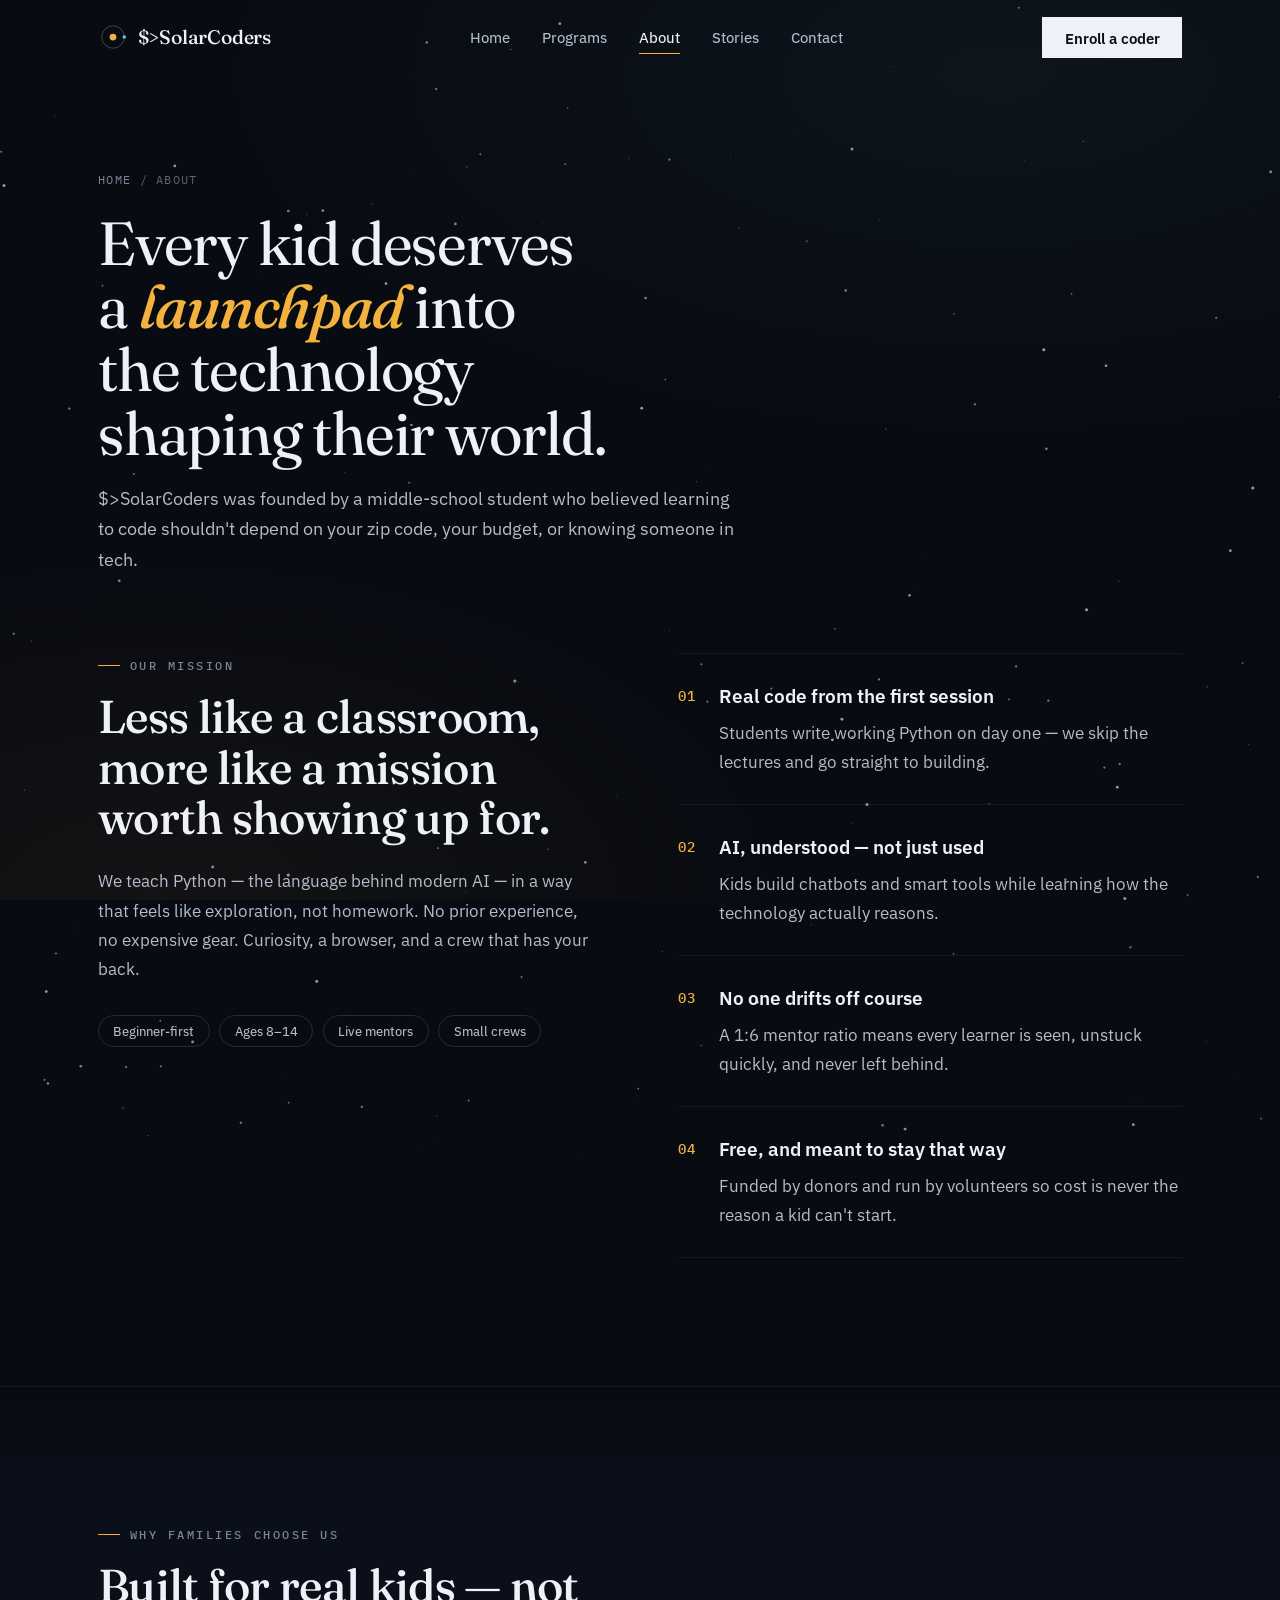
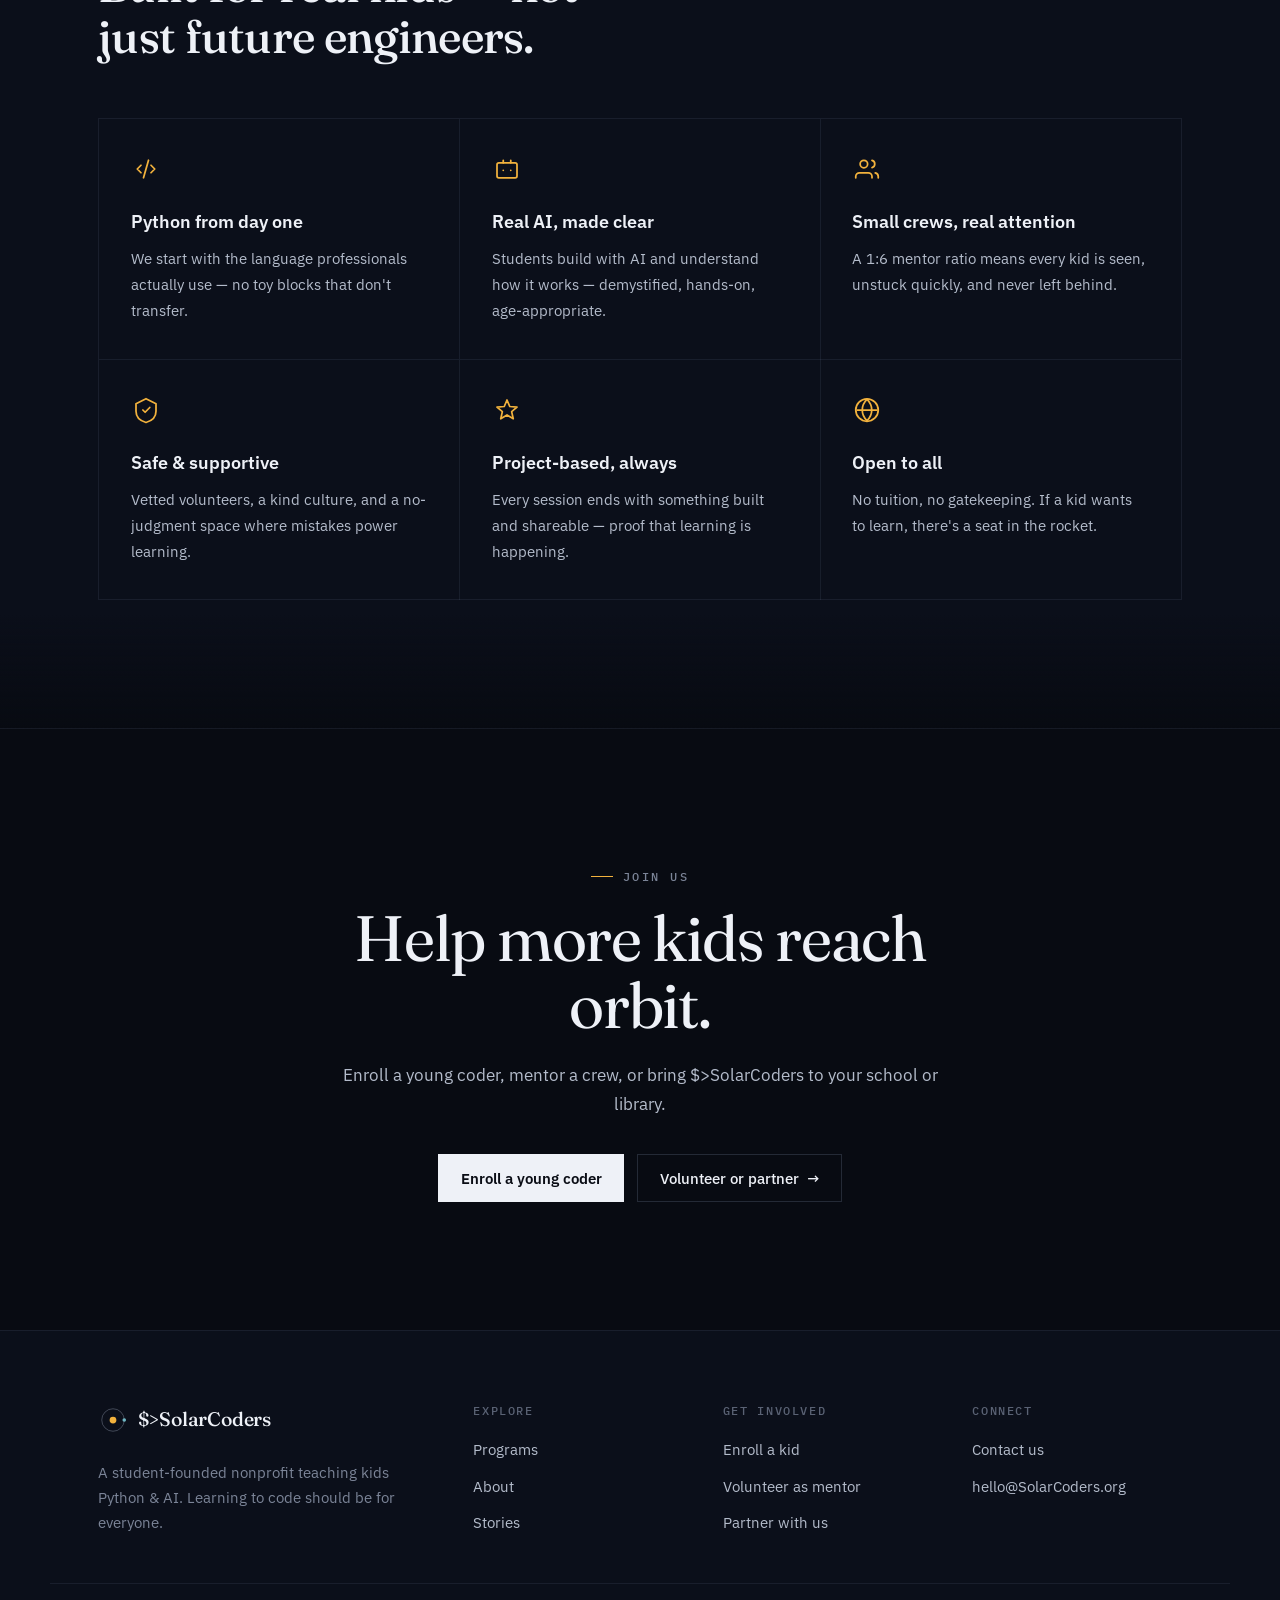
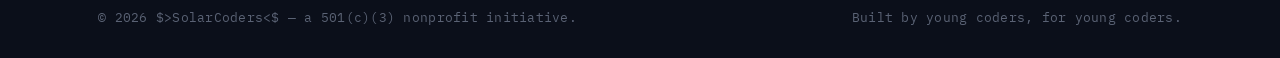
==== about.html @ f2f29731 "Initial commit" ====
<!doctype html>
<html lang="en">
<head>
  <meta charset="utf-8" />
  <meta name="viewport" content="width=device-width, initial-scale=1" />
  <title>About — $>SolarCoder</title>
  <meta name="description" content="$>SolarCoders is a student-founded nonprofit on a mission to make learning to code — and build with AI — free and welcoming for every kid." />

  <link rel="preconnect" href="https://fonts.googleapis.com" />
  <link rel="preconnect" href="https://fonts.gstatic.com" crossorigin />
  <link href="https://fonts.googleapis.com/css2?family=Fraunces:ital,opsz,wght@0,9..144,400;0,9..144,500;0,9..144,600;1,9..144,400&family=IBM+Plex+Mono:wght@400;500&family=IBM+Plex+Sans:wght@400;450;500;600&display=swap" rel="stylesheet" />
  <link rel="stylesheet" href="styles.css" />
  <link rel="icon" href="data:image/svg+xml,%3Csvg xmlns='http://www.w3.org/2000/svg' viewBox='0 0 64 64'%3E%3Crect width='64' height='64' fill='%23080b12'/%3E%3Ccircle cx='32' cy='32' r='7' fill='%23f2b23d'/%3E%3Ccircle cx='32' cy='32' r='20' fill='none' stroke='%236fb7c4' stroke-width='1.5'/%3E%3Ccircle cx='52' cy='32' r='3' fill='%23e7ecf4'/%3E%3C/svg%3E" />
</head>

<body>
  <a href="#main" class="skip-link">Skip to content</a>
  <canvas id="starfield" aria-hidden="true"></canvas>

  <header id="masthead">
    <div class="shell nav-shell">
      <a href="index.html" class="brand" aria-label="$>SolarCoders — home">
        <svg class="brand-mark" viewBox="0 0 40 40" aria-hidden="true">
          <circle cx="20" cy="20" r="15" fill="none" stroke="currentColor" stroke-width="1.25" opacity="0.5"/>
          <circle cx="20" cy="20" r="4.5" fill="var(--star)"/>
          <circle cx="35" cy="20" r="2.4" fill="var(--cool)"/>
        </svg>
        <span class="brand-word">$>SolarCoders</span>
      </a>
      <nav class="nav-links" aria-label="Primary">
        <a href="index.html">Home</a>
        <a href="programs.html">Programs</a>
        <a href="about.html" aria-current="page">About</a>
        <a href="stories.html">Stories</a>
        <a href="contact.html">Contact</a>
      </nav>
      <div class="nav-actions">
        <a href="enroll.html" class="btn btn-solid" data-magnetic>Enroll a coder</a>
      </div>
      <button id="menuBtn" class="menu-btn" aria-label="Menu" aria-expanded="false" aria-controls="mobileNav">
        <span></span><span></span>
      </button>
    </div>
    <nav id="mobileNav" class="mobile-nav" aria-label="Mobile" hidden>
      <a href="index.html">Home</a>
      <a href="programs.html">Programs</a>
      <a href="about.html" aria-current="page">About</a>
      <a href="stories.html">Stories</a>
      <a href="contact.html">Contact</a>
      <a href="enroll.html" class="btn btn-solid">Enroll a coder</a>
    </nav>
  </header>

  <main id="main">
    <div class="shell page-hero">
      <p class="breadcrumb reveal"><a href="index.html">Home</a><span class="sep">/</span>About</p>
      <h1 class="page-title reveal">Every kid deserves a <em>launchpad</em> into the technology shaping their world.</h1>
      <p class="page-lede reveal">$>SolarCoders was founded by a middle-school student who believed learning to code shouldn't depend on your zip code, your budget, or knowing someone in tech.</p>
    </div>

    <section class="section" style="padding-top:clamp(1rem,3vw,2rem)">
      <div class="shell mission-grid">
        <div class="section-head reveal">
          <p class="eyebrow"><span class="tick"></span>Our mission</p>
          <h2>Less like a classroom, more like a mission worth showing up for.</h2>
          <p class="section-lede">
            We teach Python — the language behind modern AI — in a way that feels like exploration,
            not homework. No prior experience, no expensive gear. Curiosity, a browser, and a crew
            that has your back.
          </p>
          <div class="tag-row">
            <span class="tag">Beginner-first</span>
            <span class="tag">Ages 8–14</span>
            <span class="tag">Live mentors</span>
            <span class="tag">Small crews</span>
          </div>
        </div>

        <ol class="mission-list reveal">
          <li><span class="idx">01</span><div><h3>Real code from the first session</h3><p>Students write working Python on day one — we skip the lectures and go straight to building.</p></div></li>
          <li><span class="idx">02</span><div><h3>AI, understood — not just used</h3><p>Kids build chatbots and smart tools while learning how the technology actually reasons.</p></div></li>
          <li><span class="idx">03</span><div><h3>No one drifts off course</h3><p>A 1:6 mentor ratio means every learner is seen, unstuck quickly, and never left behind.</p></div></li>
          <li><span class="idx">04</span><div><h3>Free, and meant to stay that way</h3><p>Funded by donors and run by volunteers so cost is never the reason a kid can't start.</p></div></li>
        </ol>
      </div>
    </section>

    <section class="section section-alt">
      <div class="shell">
        <div class="section-head reveal">
          <p class="eyebrow"><span class="tick"></span>Why families choose us</p>
          <h2>Built for real kids — not just future engineers.</h2>
        </div>
        <div class="features">
          <div class="feature reveal">
            <svg class="feat-icon" viewBox="0 0 24 24" fill="none" stroke="currentColor" stroke-width="1.4"><path d="m8 9-3 3 3 3m8-6 3 3-3 3M14 5l-4 14" stroke-linecap="round" stroke-linejoin="round"/></svg>
            <h3>Python from day one</h3>
            <p>We start with the language professionals actually use — no toy blocks that don't transfer.</p>
          </div>
          <div class="feature reveal">
            <svg class="feat-icon" viewBox="0 0 24 24" fill="none" stroke="currentColor" stroke-width="1.4"><rect x="4" y="7" width="16" height="12" rx="1.5"/><path d="M9 7V5m6 2V5M9 13h.01M15 13h.01" stroke-linecap="round"/></svg>
            <h3>Real AI, made clear</h3>
            <p>Students build with AI and understand how it works — demystified, hands-on, age-appropriate.</p>
          </div>
          <div class="feature reveal">
            <svg class="feat-icon" viewBox="0 0 24 24" fill="none" stroke="currentColor" stroke-width="1.4"><path d="M16 19v-1a3 3 0 0 0-3-3H6a3 3 0 0 0-3 3v1M9.5 11a3 3 0 1 0 0-6 3 3 0 0 0 0 6M21 19v-1a3 3 0 0 0-2.4-2.9M16 5.1a3 3 0 0 1 0 5.8" stroke-linecap="round" stroke-linejoin="round"/></svg>
            <h3>Small crews, real attention</h3>
            <p>A 1:6 mentor ratio means every kid is seen, unstuck quickly, and never left behind.</p>
          </div>
          <div class="feature reveal">
            <svg class="feat-icon" viewBox="0 0 24 24" fill="none" stroke="currentColor" stroke-width="1.4"><path d="M12 3 4 7v6c0 5 3.4 7.7 8 9 4.6-1.3 8-4 8-9V7l-8-4Z" stroke-linejoin="round"/><path d="m9.5 12 1.8 1.8L15 10" stroke-linecap="round" stroke-linejoin="round"/></svg>
            <h3>Safe &amp; supportive</h3>
            <p>Vetted volunteers, a kind culture, and a no-judgment space where mistakes power learning.</p>
          </div>
          <div class="feature reveal">
            <svg class="feat-icon" viewBox="0 0 24 24" fill="none" stroke="currentColor" stroke-width="1.4"><path d="m12 4 2.2 5.2L20 9.7l-4.3 3.6L17 19l-5-3-5 3 1.3-5.7L4 9.7l5.8-.5L12 4Z" stroke-linejoin="round"/></svg>
            <h3>Project-based, always</h3>
            <p>Every session ends with something built and shareable — proof that learning is happening.</p>
          </div>
          <div class="feature reveal">
            <svg class="feat-icon" viewBox="0 0 24 24" fill="none" stroke="currentColor" stroke-width="1.4"><circle cx="12" cy="12" r="9"/><path d="M3.5 12h17M12 3.5c2.5 2.4 3.8 5.4 3.8 8.5S14.5 18.1 12 20.5C9.5 18.1 8.2 15.1 8.2 12S9.5 5.9 12 3.5Z" stroke-linejoin="round"/></svg>
            <h3>Open to all</h3>
            <p>No tuition, no gatekeeping. If a kid wants to learn, there's a seat in the rocket.</p>
          </div>
        </div>
      </div>
    </section>

    <section class="section">
      <div class="shell cta">
        <p class="eyebrow"><span class="tick"></span>Join us</p>
        <h2 class="cta-title">Help more kids reach orbit.</h2>
        <p class="section-lede">Enroll a young coder, mentor a crew, or bring $>SolarCoders to your school or library.</p>
        <div class="hero-cta center">
          <a href="enroll.html" class="btn btn-solid" data-magnetic>Enroll a young coder</a>
          <a href="contact.html" class="btn btn-ghost">Volunteer or partner<span class="arrow" aria-hidden="true">→</span></a>
        </div>
      </div>
    </section>
  </main>

  <footer id="colophon">
    <div class="shell foot-grid">
      <div class="foot-brand">
        <a href="index.html" class="brand">
          <svg class="brand-mark" viewBox="0 0 40 40" aria-hidden="true">
            <circle cx="20" cy="20" r="15" fill="none" stroke="currentColor" stroke-width="1.25" opacity="0.5"/>
            <circle cx="20" cy="20" r="4.5" fill="var(--star)"/>
            <circle cx="35" cy="20" r="2.4" fill="var(--cool)"/>
          </svg>
          <span class="brand-word">$>SolarCoders</span>
        </a>
        <p>A student-founded nonprofit teaching kids Python &amp; AI. Learning to code should be for everyone.</p>
      </div>
      <nav aria-label="Explore">
        <h4>Explore</h4>
        <a href="programs.html">Programs</a>
        <a href="about.html">About</a>
        <a href="stories.html">Stories</a>
      </nav>
      <nav aria-label="Get involved">
        <h4>Get involved</h4>
        <a href="enroll.html">Enroll a kid</a>
        <a href="contact.html">Volunteer as mentor</a>
        <a href="contact.html">Partner with us</a>
      </nav>
      <nav aria-label="Connect">
        <h4>Connect</h4>
        <a href="contact.html">Contact us</a>
        <a href="mailto:hello@$>SolarCoders.org">hello@SolarCoders.org</a>
      </nav>
    </div>
    <div class="shell foot-base">
      <p>&copy; <span id="year">2026</span> $>SolarCoders<$ — a 501(c)(3) nonprofit initiative.</p>
      <p>Built by young coders, for young coders.</p>
    </div>
  </footer>

  <script src="main.js"></script>
</body>
</html>
---- styles.css ----
/* ============================================================
   $>SolarCoders<$ — hand-authored stylesheet
   Editorial "ephemeris" system. No autonomous animation:
   the only motion is the scroll-driven orbital instrument.
   ============================================================ */

:root {
  /* ground — near-black with a blue bias */
  --bg:        #080b12;
  --bg-1:      #0b0f1a;
  --bg-2:      #0e1422;
  --panel:     #0d1220;

  /* ink & text — cool neutrals, chosen not defaulted */
  --ink:       #eef1f7;
  --text:      #b4bccb;
  --muted:     #7b8497;
  --faint:     #5a6274;

  /* hairlines */
  --line:        rgba(151,170,201,0.10);
  --line-strong: rgba(151,170,201,0.20);

  /* one warm accent — the star */
  --star:      #f2b23d;
  --star-ink:  #1a1204;
  /* a single restrained cool, used only in small doses */
  --cool:      #6fb7c4;

  --maxw: 1180px;
  --gutter: clamp(1.25rem, 4vw, 3rem);

  --f-serif: "Fraunces", Georgia, "Times New Roman", serif;
  --f-sans:  "IBM Plex Sans", system-ui, -apple-system, "Segoe UI", sans-serif;
  --f-mono:  "IBM Plex Mono", ui-monospace, "SFMono-Regular", Menlo, monospace;
}

*, *::before, *::after { box-sizing: border-box; }

html { -webkit-text-size-adjust: 100%; }

body {
  margin: 0;
  background: var(--bg);
  color: var(--text);
  font-family: var(--f-sans);
  font-size: 17px;
  line-height: 1.7;
  font-weight: 400;
  -webkit-font-smoothing: antialiased;
  text-rendering: optimizeLegibility;
  overflow-x: hidden;
}

/* faint vignette + deep-field tint, static */
body::before {
  content: "";
  position: fixed;
  inset: 0;
  z-index: -2;
  background:
    radial-gradient(120% 80% at 78% 8%, rgba(111,183,196,0.06), transparent 55%),
    radial-gradient(90% 70% at 12% 100%, rgba(242,178,61,0.05), transparent 60%);
  pointer-events: none;
}

#starfield {
  position: fixed;
  inset: 0;
  z-index: -1;
  width: 100%;
  height: 100%;
  pointer-events: none;
}

img, svg { display: block; max-width: 100%; }

a { color: inherit; text-decoration: none; }

::selection { background: rgba(242,178,61,0.28); color: #fff; }

.skip-link {
  position: absolute;
  left: -999px;
  top: 0;
  z-index: 100;
  background: var(--ink);
  color: var(--bg);
  padding: 0.6rem 1rem;
  font: 500 0.85rem var(--f-mono);
}
.skip-link:focus { left: 1rem; top: 1rem; }

:focus-visible {
  outline: 2px solid var(--star);
  outline-offset: 3px;
  border-radius: 2px;
}

/* ---------- layout primitives ---------- */
.shell {
  width: 100%;
  max-width: var(--maxw);
  margin-inline: auto;
  padding-inline: var(--gutter);
}

.section {
  padding-block: clamp(4.5rem, 10vw, 8.5rem);
  position: relative;
}
.section-alt {
  background: linear-gradient(180deg, transparent, var(--bg-1) 12%, var(--bg-1) 88%, transparent);
  border-top: 1px solid var(--line);
  border-bottom: 1px solid var(--line);
}

/* ---------- shared type atoms ---------- */
.eyebrow {
  display: inline-flex;
  align-items: center;
  gap: 0.6rem;
  margin: 0 0 1.3rem;
  font: 500 0.72rem/1 var(--f-mono);
  letter-spacing: 0.22em;
  text-transform: uppercase;
  color: var(--muted);
}
.eyebrow .tick {
  width: 22px;
  height: 1px;
  background: var(--star);
}

h1, h2, h3, h4 { color: var(--ink); font-weight: 500; }

.section-head { max-width: 46rem; }
.section-head.center { margin-inline: auto; text-align: center; }
.section-head.center .eyebrow { justify-content: center; }
.section-head h2 {
  font-family: var(--f-serif);
  font-size: clamp(1.85rem, 3.6vw, 2.9rem);
  line-height: 1.1;
  letter-spacing: -0.015em;
  margin: 0;
  text-wrap: balance;
}
.section-lede {
  margin: 1.4rem 0 0;
  font-size: 1.075rem;
  color: var(--text);
  max-width: 42rem;
}
.center .section-lede { margin-inline: auto; }

/* ---------- buttons ---------- */
.btn {
  --pad-y: 0.82rem;
  display: inline-flex;
  align-items: center;
  gap: 0.5rem;
  padding: var(--pad-y) 1.35rem;
  font: 500 0.95rem var(--f-sans);
  border: 1px solid transparent;
  cursor: pointer;
  transition: transform 0.18s ease, background 0.18s ease,
              border-color 0.18s ease, color 0.18s ease;
}
.btn-solid {
  background: var(--ink);
  color: #0a0d15;
  font-weight: 600;
}
.btn-solid:hover { transform: translateY(-2px); background: #fff; }
.btn-ghost {
  background: transparent;
  color: var(--ink);
  border-color: var(--line-strong);
}
.btn-ghost:hover { border-color: var(--star); color: #fff; }
.btn .arrow { transition: transform 0.18s ease; }
.btn-ghost:hover .arrow { transform: translateX(3px); }

/* ============================================================
   HEADER / NAV
   ============================================================ */
#masthead {
  position: sticky;
  top: 0;
  z-index: 50;
  transition: background 0.25s ease, border-color 0.25s ease, backdrop-filter 0.25s ease;
  border-bottom: 1px solid transparent;
}
#masthead.pinned {
  background: rgba(8, 11, 18, 0.72);
  backdrop-filter: blur(14px) saturate(1.2);
  border-bottom-color: var(--line);
}
.nav-shell {
  display: flex;
  align-items: center;
  justify-content: space-between;
  gap: 1.5rem;
  padding-block: 1.05rem;
}
.brand {
  display: inline-flex;
  align-items: center;
  gap: 0.6rem;
  color: var(--ink);
}
.brand-mark { width: 30px; height: 30px; color: var(--muted); }
.brand-word {
  font-family: var(--f-serif);
  font-size: 1.22rem;
  font-weight: 500;
  letter-spacing: -0.01em;
}
.nav-links {
  display: flex;
  gap: 2rem;
  margin-inline: auto;
}
.nav-links a {
  position: relative;
  font: 450 0.94rem var(--f-sans);
  color: var(--text);
  padding-block: 0.3rem;
  transition: color 0.18s ease;
}
.nav-links a::after {
  content: "";
  position: absolute;
  left: 0; bottom: -2px;
  width: 0; height: 1px;
  background: var(--star);
  transition: width 0.22s ease;
}
.nav-links a:hover { color: var(--ink); }
.nav-links a:hover::after { width: 100%; }
.nav-links a[aria-current="page"] { color: var(--ink); }
.nav-links a[aria-current="page"]::after { width: 100%; }
.mobile-nav a[aria-current="page"] { color: var(--star); }
.nav-actions .btn { padding-block: 0.6rem; }

.menu-btn {
  display: none;
  width: 42px; height: 42px;
  background: transparent;
  border: 1px solid var(--line-strong);
  cursor: pointer;
  flex-direction: column;
  gap: 5px;
  align-items: center;
  justify-content: center;
}
.menu-btn span {
  width: 18px; height: 1.5px;
  background: var(--ink);
  transition: transform 0.2s ease, opacity 0.2s ease;
}
.menu-btn[aria-expanded="true"] span:first-child { transform: translateY(3.25px) rotate(45deg); }
.menu-btn[aria-expanded="true"] span:last-child  { transform: translateY(-3.25px) rotate(-45deg); }

.mobile-nav[hidden] { display: none; }
.mobile-nav {
  display: flex;
  flex-direction: column;
  gap: 0.35rem;
  padding: 0.5rem var(--gutter) 1.4rem;
  background: rgba(8,11,18,0.96);
  backdrop-filter: blur(14px);
  border-bottom: 1px solid var(--line);
}
.mobile-nav a {
  padding: 0.7rem 0;
  color: var(--text);
  border-bottom: 1px solid var(--line);
  font-size: 1.02rem;
}
.mobile-nav a:last-child { border: 0; margin-top: 0.6rem; justify-content: center; }

/* ============================================================
   HERO
   ============================================================ */
.hero { padding-block: clamp(3.5rem, 9vw, 7rem) clamp(3rem, 7vw, 5.5rem); }
.hero-grid {
  display: grid;
  grid-template-columns: 1.05fr 0.95fr;
  align-items: center;
  gap: clamp(2rem, 5vw, 4.5rem);
}
.hero-title {
  font-family: var(--f-serif);
  font-weight: 400;
  font-size: clamp(2.5rem, 6vw, 4.6rem);
  line-height: 1.03;
  letter-spacing: -0.02em;
  margin: 0 0 1.5rem;
  text-wrap: balance;
  color: var(--ink);
}
.hero-title em {
  font-style: italic;
  font-weight: 500;
  color: var(--star);
}
.hero-lede {
  font-size: 1.12rem;
  max-width: 34rem;
  margin: 0 0 2.2rem;
}
.hero-cta { display: flex; flex-wrap: wrap; gap: 0.85rem; }
.hero-cta.center { justify-content: center; }

/* instrument readout */
.readout {
  display: grid;
  grid-template-columns: repeat(4, auto);
  gap: 0 2.5rem;
  margin: 3rem 0 0;
  padding-top: 1.6rem;
  border-top: 1px solid var(--line);
}
.readout dt {
  font: 500 0.68rem/1 var(--f-mono);
  letter-spacing: 0.14em;
  text-transform: uppercase;
  color: var(--muted);
  margin-bottom: 0.5rem;
}
.readout dd {
  margin: 0;
  font-family: var(--f-serif);
  font-size: 1.9rem;
  font-weight: 500;
  color: var(--ink);
  font-variant-numeric: tabular-nums;
  line-height: 1;
}
.readout dd span { color: var(--star); font-size: 1.1rem; }

/* ---------- 3D solar system ---------- */
.hero-orbit {
  position: relative;
  display: flex;
  flex-direction: column;
  align-items: center;
  gap: 1.9rem;
}
.solar {
  position: relative;
  width: 100%;
  max-width: 540px;
  aspect-ratio: 1 / 0.74;
  margin-inline: auto;
  perspective: 1100px;
  z-index: 0;
}
/* elliptical orbit paths (sized by JS to match the tilt) */
.ring {
  position: absolute;
  left: 50%; top: 50%;
  transform: translate(-50%, -50%);
  border: 1px solid var(--line-strong);
  border-radius: 50%;
  pointer-events: none;
  z-index: 1;
}
.ring::before { /* faint front-edge highlight for depth */
  content: "";
  position: absolute;
  inset: -1px;
  border-radius: 50%;
  border: 1px solid transparent;
  border-bottom-color: rgba(151,170,201,0.22);
}

/* the central star */
.solar-star {
  position: absolute;
  left: 50%; top: 50%;
  width: 60px; height: 60px;
  transform: translate(-50%, -50%);
  border-radius: 50%;
  background: radial-gradient(circle at 38% 32%, #fff7db 0%, #ffd879 30%, #f2b23d 52%, #b5680f 100%);
  box-shadow:
    0 0 46px 8px rgba(242,178,61,0.42),
    0 0 100px 26px rgba(242,178,61,0.16),
    inset -6px -7px 14px rgba(120,60,0,0.55),
    inset 4px 4px 10px rgba(255,247,220,0.55);
  z-index: 100;
}
.solar-star::after { /* corona shimmer */
  content: "";
  position: absolute;
  inset: -22%;
  border-radius: 50%;
  background: radial-gradient(circle, rgba(242,178,61,0.28), transparent 62%);
  z-index: -1;
}

/* planets — spherical, carrying a logo */
.planet {
  position: absolute;
  left: 50%; top: 50%;
  width: 42px; height: 42px;
  transform: translate(-50%, -50%);
  will-change: transform, filter, opacity;
  z-index: 50;
}
.planet-face {
  position: absolute;
  inset: 0;
  border-radius: 50%;
  background: radial-gradient(circle at 32% 26%, #ffffff 0%, #e5eaf3 46%, #a9b4ca 100%);
  box-shadow:
    inset -4px -5px 9px rgba(9,13,28,0.45),
    inset 3px 3px 7px rgba(255,255,255,0.7),
    0 6px 15px rgba(0,0,0,0.5);
  display: grid;
  place-items: center;
  overflow: hidden;
}
.planet-face::after { /* terminator — shaded far side */
  content: "";
  position: absolute;
  inset: 0;
  border-radius: 50%;
  background: radial-gradient(circle at 72% 80%, rgba(6,9,20,0.5), transparent 52%);
  pointer-events: none;
  z-index: 2;
}
.planet-face svg {
  width: 64%;
  height: 64%;
  position: relative;
  z-index: 1;
  filter: drop-shadow(0 1px 1px rgba(0,0,0,0.25));
}
.planet-name {
  position: absolute;
  top: 100%; left: 50%;
  transform: translate(-50%, 5px);
  margin-top: 2px;
  font: 500 0.6rem var(--f-mono);
  letter-spacing: 0.1em;
  text-transform: uppercase;
  color: var(--ink);
  white-space: nowrap;
  pointer-events: none;
  opacity: 0;
  transition: opacity 0.2s ease;
  text-shadow: 0 1px 6px rgba(0,0,0,0.8);
}
.planet:hover { z-index: 200 !important; }
.planet:hover .planet-name { opacity: 1; }

/* legend — real text (the solar graphic itself is aria-hidden) */
.tech-legend {
  list-style: none;
  margin: 0;
  padding: 0;
  display: grid;
  grid-template-columns: repeat(3, auto);
  justify-content: center;
  gap: 0.55rem 1.5rem;
  font: 500 0.74rem var(--f-mono);
  letter-spacing: 0.04em;
  color: var(--muted);
}
.tech-legend li { display: flex; align-items: center; gap: 0.55rem; }
.tech-legend .dot {
  width: 9px; height: 9px;
  border-radius: 50%;
  background: var(--c);
  box-shadow: 0 0 8px -1px var(--c);
  flex-shrink: 0;
}
.tech-legend .core { color: var(--star); }
.tech-legend .core .dot { background: var(--star); box-shadow: 0 0 8px -1px var(--star); }

/* ============================================================
   HOME — EXPLORE HUB CARDS
   ============================================================ */
.hub {
  display: grid;
  grid-template-columns: repeat(3, 1fr);
  gap: 1.25rem;
  margin-top: clamp(2.5rem, 5vw, 3.5rem);
}
.hub-card {
  display: flex;
  flex-direction: column;
  padding: 2rem 1.9rem;
  background: var(--panel);
  border: 1px solid var(--line);
  transition: border-color 0.22s ease, transform 0.22s ease, background 0.22s ease;
}
.hub-card:hover {
  border-color: var(--line-strong);
  transform: translateY(-4px);
  background: var(--bg-2);
}
.hub-no {
  font: 500 0.7rem var(--f-mono);
  letter-spacing: 0.16em;
  text-transform: uppercase;
  color: var(--star);
}
.hub-card h3 {
  margin: 0.9rem 0 0.6rem;
  font-family: var(--f-serif);
  font-size: 1.5rem;
  font-weight: 500;
  line-height: 1.12;
}
.hub-card p { margin: 0 0 1.5rem; font-size: 0.96rem; color: var(--text); }
.hub-card .go {
  margin-top: auto;
  display: inline-flex;
  align-items: center;
  gap: 0.5rem;
  font: 500 0.9rem var(--f-sans);
  color: var(--ink);
}
.hub-card .go .arrow { transition: transform 0.18s ease; }
.hub-card:hover .go { color: var(--star); }
.hub-card:hover .go .arrow { transform: translateX(4px); }

/* ============================================================
   TRUST STRIP
   ============================================================ */
.strip {
  border-top: 1px solid var(--line);
  border-bottom: 1px solid var(--line);
  background: var(--bg-1);
}
.strip-row {
  display: flex;
  flex-wrap: wrap;
  align-items: center;
  gap: 0.85rem 2.4rem;
  padding-block: 1.4rem;
  font: 400 0.82rem var(--f-mono);
  letter-spacing: 0.03em;
  color: var(--muted);
}
.strip-label {
  color: var(--faint);
  text-transform: uppercase;
  letter-spacing: 0.16em;
  font-size: 0.72rem;
}

/* ============================================================
   MISSION
   ============================================================ */
.mission-grid {
  display: grid;
  grid-template-columns: 1fr 1fr;
  gap: clamp(2.5rem, 6vw, 5rem);
  align-items: start;
}
.tag-row { display: flex; flex-wrap: wrap; gap: 0.6rem; margin-top: 2rem; }
.tag {
  padding: 0.4rem 0.9rem;
  border: 1px solid var(--line-strong);
  font: 450 0.82rem var(--f-sans);
  color: var(--text);
  border-radius: 100px;
}

.mission-list { list-style: none; margin: 0.4rem 0 0; padding: 0; }
.mission-list li {
  display: grid;
  grid-template-columns: auto 1fr;
  gap: 1.4rem;
  padding: 1.7rem 0;
  border-top: 1px solid var(--line);
}
.mission-list li:last-child { border-bottom: 1px solid var(--line); }
.mission-list .idx {
  font: 500 0.85rem var(--f-mono);
  color: var(--star);
  letter-spacing: 0.1em;
  padding-top: 0.35rem;
}
.mission-list h3 {
  margin: 0 0 0.4rem;
  font-family: var(--f-sans);
  font-size: 1.16rem;
  font-weight: 600;
}
.mission-list p { margin: 0; color: var(--text); }

/* ============================================================
   PROGRAMS
   ============================================================ */
.programs {
  display: grid;
  grid-template-columns: repeat(3, 1fr);
  gap: 1.25rem;
  margin-top: clamp(2.5rem, 5vw, 4rem);
}
.program {
  display: flex;
  flex-direction: column;
  padding: 2rem 1.9rem;
  background: var(--panel);
  border: 1px solid var(--line);
  transition: border-color 0.22s ease, transform 0.22s ease, background 0.22s ease;
}
.program:hover {
  border-color: var(--line-strong);
  transform: translateY(-4px);
  background: var(--bg-2);
}
.program-featured {
  border-color: rgba(242,178,61,0.4);
  background: linear-gradient(180deg, rgba(242,178,61,0.06), var(--panel) 60%);
}
.program-no {
  font: 500 0.7rem var(--f-mono);
  letter-spacing: 0.16em;
  text-transform: uppercase;
  color: var(--star);
}
.program h3 {
  margin: 0.9rem 0 0.5rem;
  font-family: var(--f-serif);
  font-size: 1.42rem;
  font-weight: 500;
  line-height: 1.15;
}
.program-meta {
  margin: 0;
  font: 400 0.82rem var(--f-mono);
  color: var(--muted);
}
.program-meta span { color: var(--faint); margin-inline: 0.35rem; }
.program-desc { margin: 1.2rem 0 1.5rem; font-size: 0.98rem; color: var(--text); }
.program-list {
  list-style: none;
  margin: auto 0 0;
  padding: 1.3rem 0 0;
  border-top: 1px solid var(--line);
  display: grid;
  gap: 0.7rem;
}
.program-list li {
  position: relative;
  padding-left: 1.4rem;
  font-size: 0.92rem;
  color: var(--text);
}
.program-list li::before {
  content: "";
  position: absolute;
  left: 0; top: 0.62em;
  width: 6px; height: 6px;
  border: 1px solid var(--cool);
  border-radius: 50%;
}
.program-featured .program-list li::before { border-color: var(--star); }

/* ============================================================
   WHY / FEATURES
   ============================================================ */
.features {
  display: grid;
  grid-template-columns: repeat(3, 1fr);
  margin-top: clamp(2.5rem, 5vw, 3.5rem);
  border: 1px solid var(--line);
}
.feature {
  padding: 2.2rem 2rem;
  border-right: 1px solid var(--line);
  border-bottom: 1px solid var(--line);
  transition: background 0.22s ease;
}
.feature:hover { background: var(--bg-2); }
.features .feature:nth-child(3n) { border-right: 0; }
.features .feature:nth-last-child(-n+3) { border-bottom: 0; }
.feat-icon {
  width: 30px; height: 30px;
  color: var(--star);
  margin-bottom: 1.4rem;
}
.feature h3 {
  margin: 0 0 0.55rem;
  font-family: var(--f-sans);
  font-size: 1.12rem;
  font-weight: 600;
}
.feature p { margin: 0; font-size: 0.95rem; color: var(--text); }

/* ============================================================
   VOICES
   ============================================================ */
.voices {
  display: grid;
  grid-template-columns: repeat(3, 1fr);
  gap: 1.25rem;
  margin-top: clamp(2.5rem, 5vw, 3.5rem);
}
.voice {
  margin: 0;
  padding: 2rem 1.9rem;
  background: var(--panel);
  border: 1px solid var(--line);
  display: flex;
  flex-direction: column;
}
.voice blockquote {
  margin: 0 0 1.8rem;
  font-family: var(--f-serif);
  font-size: 1.24rem;
  font-weight: 400;
  line-height: 1.45;
  color: var(--ink);
  letter-spacing: -0.005em;
}
.voice blockquote::before { content: "“"; color: var(--star); margin-right: 0.05em; }
.voice blockquote::after { content: "”"; color: var(--star); }
.voice figcaption {
  margin-top: auto;
  padding-top: 1.3rem;
  border-top: 1px solid var(--line);
  display: flex;
  flex-direction: column;
  gap: 0.15rem;
}
.voice .who { color: var(--ink); font-weight: 600; font-size: 0.96rem; }
.voice .role { font: 400 0.78rem var(--f-mono); color: var(--muted); letter-spacing: 0.02em; }

/* ============================================================
   CTA
   ============================================================ */
.cta {
  text-align: center;
  max-width: 44rem;
  margin-inline: auto;
}
.cta .eyebrow { justify-content: center; }
.cta-title {
  font-family: var(--f-serif);
  font-size: clamp(2.4rem, 5.5vw, 4rem);
  font-weight: 400;
  line-height: 1.05;
  letter-spacing: -0.02em;
  margin: 0 0 1.2rem;
}
.cta .section-lede { margin-inline: auto; }
.cta .hero-cta { margin-top: 2.2rem; }
.cta-fine {
  margin: 1.8rem 0 0;
  font: 400 0.8rem var(--f-mono);
  letter-spacing: 0.04em;
  color: var(--muted);
}

/* ============================================================
   FOOTER
   ============================================================ */
#colophon {
  border-top: 1px solid var(--line);
  background: var(--bg-1);
  padding-block: clamp(3rem, 6vw, 4.5rem) 2rem;
}
.foot-grid {
  display: grid;
  grid-template-columns: 1.6fr 1fr 1fr 1fr;
  gap: 2.5rem;
}
.foot-brand p {
  margin: 1rem 0 0;
  max-width: 22rem;
  font-size: 0.92rem;
  color: var(--muted);
}
#colophon nav { display: flex; flex-direction: column; gap: 0.7rem; }
#colophon h4 {
  margin: 0 0 0.5rem;
  font: 500 0.72rem var(--f-mono);
  letter-spacing: 0.14em;
  text-transform: uppercase;
  color: var(--faint);
}
#colophon nav a { font-size: 0.92rem; color: var(--text); transition: color 0.18s ease; }
#colophon nav a:hover { color: var(--star); }
.foot-base {
  display: flex;
  justify-content: space-between;
  gap: 1rem;
  flex-wrap: wrap;
  margin-top: 3rem;
  padding-top: 1.6rem;
  border-top: 1px solid var(--line);
  font: 400 0.8rem var(--f-mono);
  color: var(--faint);
  letter-spacing: 0.02em;
}
.foot-base p { margin: 0; }

/* ============================================================
   RESPONSIVE
   ============================================================ */
@media (max-width: 940px) {
  .nav-links { display: none; }
  .nav-actions { display: none; }
  .menu-btn { display: flex; }
  .hero-grid { grid-template-columns: 1fr; }
  .hero-orbit { max-width: 480px; margin-inline: auto; order: -1; }
  .mission-grid { grid-template-columns: 1fr; }
  .programs { grid-template-columns: 1fr; }
  .hub { grid-template-columns: 1fr; }
  .features { grid-template-columns: 1fr 1fr; }
  .features .feature:nth-child(3n) { border-right: 1px solid var(--line); }
  .features .feature:nth-child(2n) { border-right: 0; }
  .features .feature:nth-last-child(-n+3):not(:nth-last-child(-n+2)) { border-bottom: 1px solid var(--line); }
  .voices { grid-template-columns: 1fr; }
  .foot-grid { grid-template-columns: 1fr 1fr; }
}

@media (max-width: 560px) {
  body { font-size: 16px; }
  .readout { grid-template-columns: 1fr 1fr; gap: 1.6rem 2rem; }
  .features { grid-template-columns: 1fr; }
  .features .feature { border-right: 0 !important; border-bottom: 1px solid var(--line) !important; }
  .features .feature:last-child { border-bottom: 0 !important; }
  .foot-grid { grid-template-columns: 1fr; gap: 2rem; }
  .foot-base { flex-direction: column; gap: 0.4rem; }
  .btn { width: 100%; justify-content: center; }
  .hero-cta { flex-direction: column; }
}

/* ============================================================
   SUBPAGES — Enroll & Contact
   ============================================================ */
.page-hero {
  padding-block: clamp(3rem, 8vw, 6rem) clamp(1.5rem, 3vw, 2.5rem);
}
.breadcrumb {
  display: flex;
  gap: 0.5rem;
  align-items: center;
  margin: 0 0 1.6rem;
  font: 400 0.72rem var(--f-mono);
  letter-spacing: 0.12em;
  text-transform: uppercase;
  color: var(--faint);
}
.breadcrumb a { color: var(--muted); transition: color 0.18s ease; }
.breadcrumb a:hover { color: var(--star); }
.breadcrumb .sep { color: var(--faint); }
.page-title {
  font-family: var(--f-serif);
  font-weight: 400;
  font-size: clamp(2.3rem, 5vw, 3.8rem);
  line-height: 1.04;
  letter-spacing: -0.02em;
  margin: 0 0 1.2rem;
  max-width: 18ch;
  text-wrap: balance;
  color: var(--ink);
}
.page-title em { font-style: italic; font-weight: 500; color: var(--star); }
.page-lede { font-size: 1.12rem; max-width: 40rem; margin: 0; color: var(--text); }

.work-grid {
  display: grid;
  grid-template-columns: 1.5fr 1fr;
  gap: clamp(2rem, 5vw, 4rem);
  align-items: start;
  padding-bottom: clamp(4rem, 9vw, 7rem);
}
.work-grid.reverse { grid-template-columns: 1fr 1.5fr; }

/* ---------- panels / cards ---------- */
.panel {
  background: var(--panel);
  border: 1px solid var(--line);
  padding: clamp(1.6rem, 3vw, 2.4rem);
}
.aside { display: grid; gap: 1.25rem; position: sticky; top: 6rem; }
.aside-card { background: var(--panel); border: 1px solid var(--line); padding: 1.6rem; }
.aside-card h3 {
  margin: 0 0 1.1rem;
  font: 500 0.72rem var(--f-mono);
  letter-spacing: 0.14em;
  text-transform: uppercase;
  color: var(--muted);
}
.steps { list-style: none; margin: 0; padding: 0; display: grid; gap: 1.1rem; counter-reset: step; }
.steps li {
  display: grid;
  grid-template-columns: auto 1fr;
  gap: 0.9rem;
  align-items: start;
}
.steps li::before {
  counter-increment: step;
  content: counter(step, decimal-leading-zero);
  font: 500 0.78rem var(--f-mono);
  color: var(--star);
  padding-top: 0.15rem;
  letter-spacing: 0.08em;
}
.steps strong { display: block; color: var(--ink); font-weight: 600; font-size: 0.97rem; }
.steps span { font-size: 0.9rem; color: var(--muted); }

.assure { list-style: none; margin: 0; padding: 0; display: grid; gap: 0.8rem; }
.assure li {
  position: relative;
  padding-left: 1.6rem;
  font-size: 0.94rem;
  color: var(--text);
}
.assure li::before {
  content: "";
  position: absolute;
  left: 0; top: 0.5em;
  width: 8px; height: 8px;
  border-radius: 50%;
  background: var(--star);
}

/* ---------- forms ---------- */
.form-head { margin: 0 0 1.8rem; }
.form-head h2 {
  font-family: var(--f-serif);
  font-weight: 500;
  font-size: 1.6rem;
  margin: 0 0 0.4rem;
}
.form-head p { margin: 0; color: var(--muted); font-size: 0.96rem; }

.form-grid { display: grid; grid-template-columns: 1fr 1fr; gap: 1.25rem; }
.field { display: flex; flex-direction: column; gap: 0.5rem; }
.field.full { grid-column: 1 / -1; }
.field label {
  font: 500 0.72rem var(--f-mono);
  letter-spacing: 0.1em;
  text-transform: uppercase;
  color: var(--muted);
}
.field label .req { color: var(--star); margin-left: 0.15rem; }

.field input,
.field select,
.field textarea {
  width: 100%;
  padding: 0.82rem 0.95rem;
  background: var(--bg-2);
  border: 1px solid var(--line-strong);
  color: var(--ink);
  font: 400 1rem var(--f-sans);
  border-radius: 0;
  transition: border-color 0.18s ease, background 0.18s ease, box-shadow 0.18s ease;
  -webkit-appearance: none;
  appearance: none;
}
.field textarea { resize: vertical; min-height: 7rem; line-height: 1.6; }
.field input::placeholder,
.field textarea::placeholder { color: var(--faint); }
.field input:focus,
.field select:focus,
.field textarea:focus {
  outline: none;
  border-color: var(--star);
  background: #0f1526;
  box-shadow: 0 0 0 3px rgba(242,178,61,0.12);
}
.field select {
  background-image: url("data:image/svg+xml,%3Csvg xmlns='http://www.w3.org/2000/svg' width='12' height='8' viewBox='0 0 12 8'%3E%3Cpath d='M1 1l5 5 5-5' fill='none' stroke='%237b8497' stroke-width='1.5'/%3E%3C/svg%3E");
  background-repeat: no-repeat;
  background-position: right 1rem center;
  padding-right: 2.4rem;
  cursor: pointer;
}
.field select option { background: var(--bg-2); color: var(--ink); }

/* invalid state (set by JS after a submit attempt) */
.field.invalid input,
.field.invalid select,
.field.invalid textarea { border-color: #e06a5b; }
.field .err {
  font: 400 0.78rem var(--f-sans);
  color: #e59084;
  min-height: 0;
  opacity: 0;
  max-height: 0;
  overflow: hidden;
  transition: opacity 0.2s ease, max-height 0.2s ease;
}
.field.invalid .err { opacity: 1; max-height: 2rem; }

/* consent checkbox */
.consent {
  display: grid;
  grid-template-columns: auto 1fr;
  gap: 0.8rem;
  align-items: start;
  margin-top: 0.4rem;
  font-size: 0.9rem;
  color: var(--text);
  cursor: pointer;
}
.consent input { position: absolute; opacity: 0; width: 1px; height: 1px; }
.consent .box {
  width: 20px; height: 20px;
  border: 1px solid var(--line-strong);
  background: var(--bg-2);
  display: grid;
  place-items: center;
  margin-top: 0.1rem;
  transition: border-color 0.18s ease, background 0.18s ease;
}
.consent .box svg { width: 12px; height: 12px; opacity: 0; transform: scale(0.6); transition: opacity 0.18s ease, transform 0.18s ease; color: var(--star-ink); }
.consent input:checked + .box { background: var(--star); border-color: var(--star); }
.consent input:checked + .box svg { opacity: 1; transform: scale(1); }
.consent input:focus-visible + .box { outline: 2px solid var(--star); outline-offset: 3px; }

.form-actions { display: flex; align-items: center; gap: 1.1rem; flex-wrap: wrap; margin-top: 1.9rem; }
.form-note { font: 400 0.82rem var(--f-mono); color: var(--muted); }

/* success state */
.form-success {
  display: none;
  text-align: center;
  padding: clamp(2.5rem, 6vw, 4rem) 1.5rem;
}
.form-success.show { display: block; }
.success-mark {
  width: 58px; height: 58px;
  margin: 0 auto 1.5rem;
  border-radius: 50%;
  border: 1px solid var(--star);
  display: grid;
  place-items: center;
  color: var(--star);
}
.success-mark svg { width: 26px; height: 26px; }
.form-success h2 { font-family: var(--f-serif); font-weight: 500; font-size: 1.8rem; margin: 0 0 0.7rem; }
.form-success p { color: var(--text); max-width: 32rem; margin: 0 auto 1.6rem; }

/* ---------- contact method cards ---------- */
.methods { display: grid; grid-template-columns: 1fr 1fr; gap: 1rem; }
.method {
  padding: 1.5rem;
  background: var(--panel);
  border: 1px solid var(--line);
  transition: border-color 0.2s ease, transform 0.2s ease, background 0.2s ease;
}
.method:hover { border-color: var(--line-strong); transform: translateY(-3px); background: var(--bg-2); }
.method h3 { margin: 0 0 0.4rem; font-family: var(--f-sans); font-size: 1.02rem; font-weight: 600; }
.method p { margin: 0 0 0.9rem; font-size: 0.88rem; color: var(--muted); }
.method a { font: 500 0.9rem var(--f-mono); color: var(--star); letter-spacing: 0.01em; }
.method a:hover { text-decoration: underline; text-underline-offset: 3px; }

/* ---------- FAQ accordion ---------- */
.faq { display: grid; gap: 0; border-top: 1px solid var(--line); margin-top: 2.5rem; }
.faq details { border-bottom: 1px solid var(--line); }
.faq summary {
  list-style: none;
  cursor: pointer;
  padding: 1.4rem 0;
  display: flex;
  justify-content: space-between;
  gap: 1.5rem;
  align-items: center;
  font-family: var(--f-serif);
  font-size: 1.16rem;
  color: var(--ink);
  transition: color 0.18s ease;
}
.faq summary::-webkit-details-marker { display: none; }
.faq summary:hover { color: var(--star); }
.faq summary .plus {
  position: relative;
  width: 16px; height: 16px;
  flex-shrink: 0;
}
.faq summary .plus::before,
.faq summary .plus::after {
  content: "";
  position: absolute;
  background: var(--muted);
  transition: transform 0.28s cubic-bezier(0.16,1,0.3,1);
}
.faq summary .plus::before { top: 7px; left: 0; width: 16px; height: 1.5px; }
.faq summary .plus::after  { left: 7px; top: 0; width: 1.5px; height: 16px; }
.faq details[open] summary .plus::after { transform: scaleY(0); }
.faq details[open] summary .plus::before { background: var(--star); }
.faq-body {
  overflow: hidden;
  color: var(--text);
  font-size: 0.98rem;
}
.faq-body p { margin: 0 0 1.3rem; max-width: 60ch; }
/* swift open animation via grid-rows */
.faq details .faq-wrap {
  display: grid;
  grid-template-rows: 0fr;
  transition: grid-template-rows 0.32s cubic-bezier(0.16,1,0.3,1);
}
.faq details[open] .faq-wrap { grid-template-rows: 1fr; }
.faq .faq-wrap > div { overflow: hidden; }

/* ============================================================
   SCROLL REVEAL (swift, interaction-driven — added by JS)
   ============================================================ */
.reveal {
  opacity: 0;
  transform: translateY(16px);
  transition: opacity 0.55s cubic-bezier(0.16,1,0.3,1),
              transform 0.55s cubic-bezier(0.16,1,0.3,1);
  transition-delay: var(--reveal-delay, 0ms);
  will-change: opacity, transform;
}
.reveal.in { opacity: 1; transform: none; }

/* ---------- magnetic buttons ---------- */
[data-magnetic] { will-change: transform; }

/* ---------- subpage responsive ---------- */
@media (max-width: 860px) {
  .work-grid,
  .work-grid.reverse { grid-template-columns: 1fr; }
  .aside { position: static; }
  .methods { grid-template-columns: 1fr; }
}
@media (max-width: 560px) {
  .form-grid { grid-template-columns: 1fr; }
}

/* ============================================================
   REDUCED MOTION — freeze the instrument, drop reveals & magnetism
   ============================================================ */
@media (prefers-reduced-motion: reduce) {
  * { transition: none !important; }
  .btn:hover, .program:hover, .method:hover { transform: none !important; }
  .reveal { opacity: 1 !important; transform: none !important; }
  .faq details .faq-wrap { transition: none !important; }
}
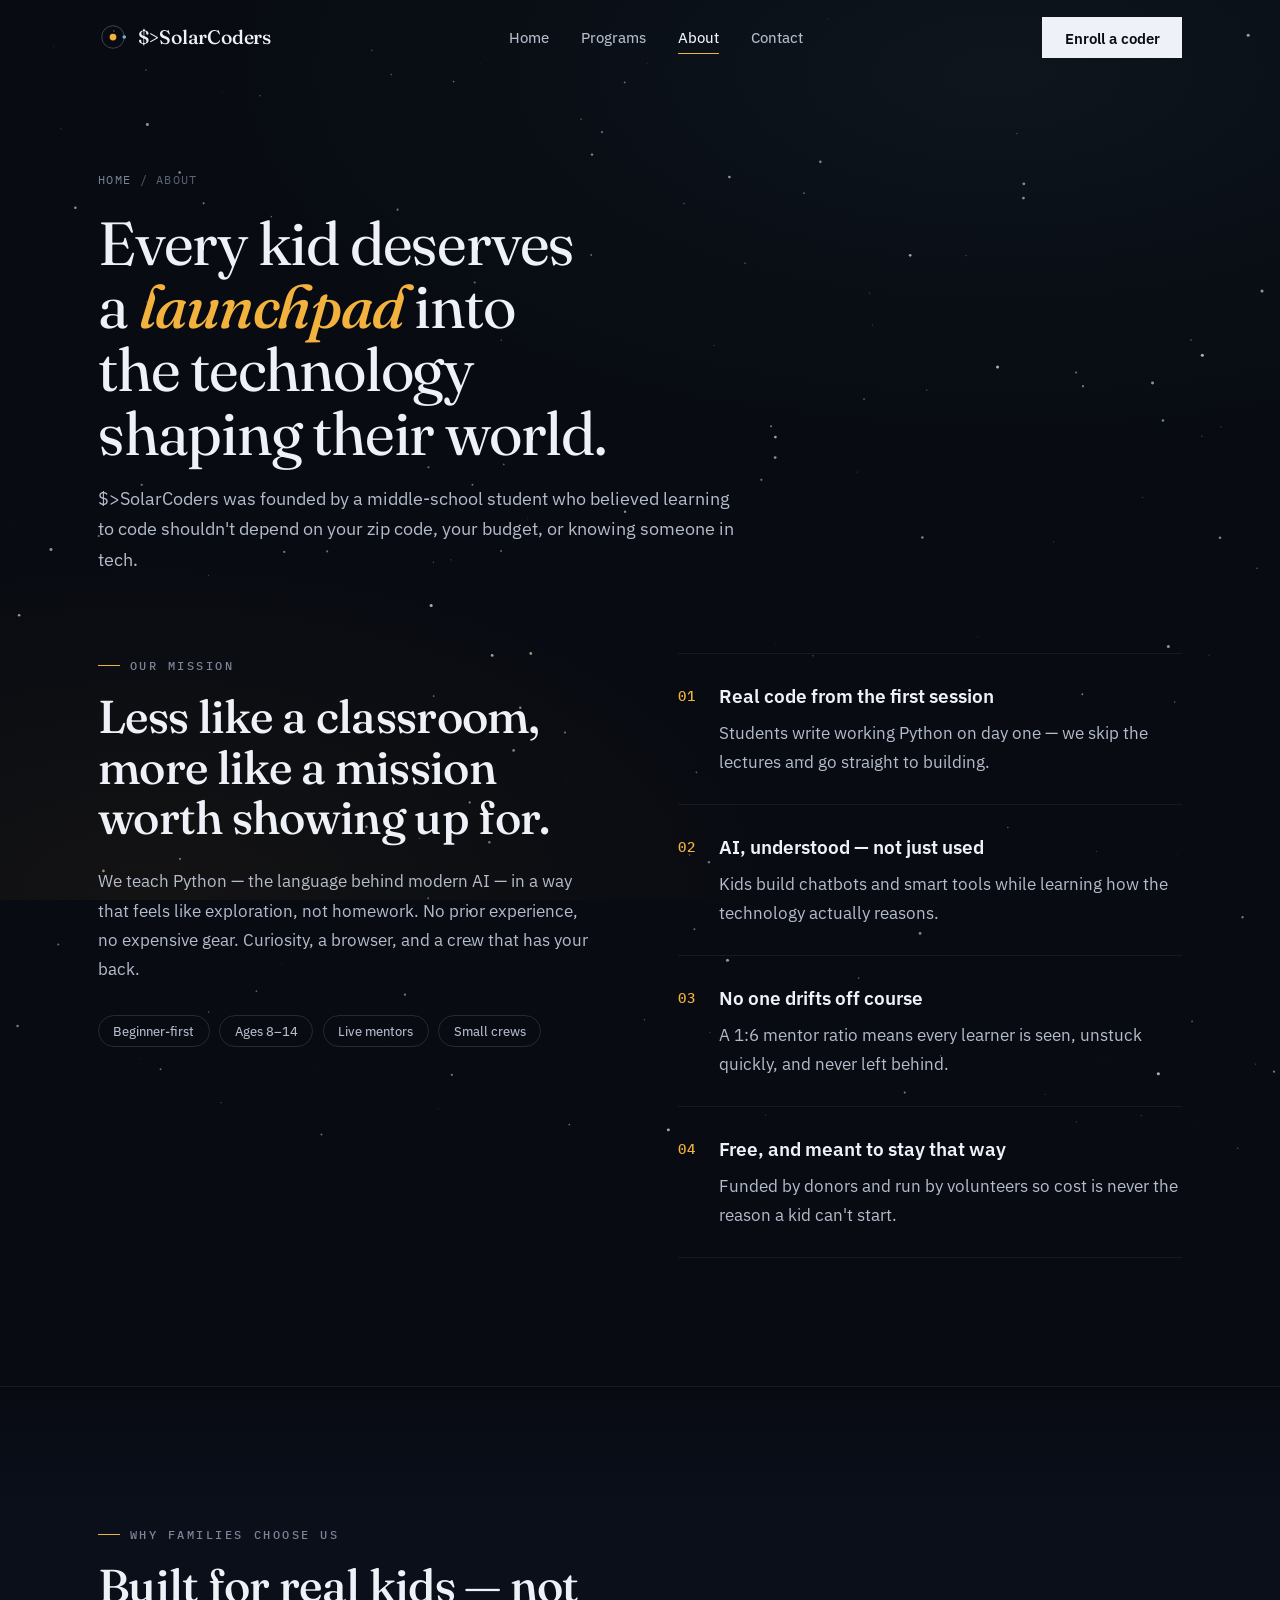
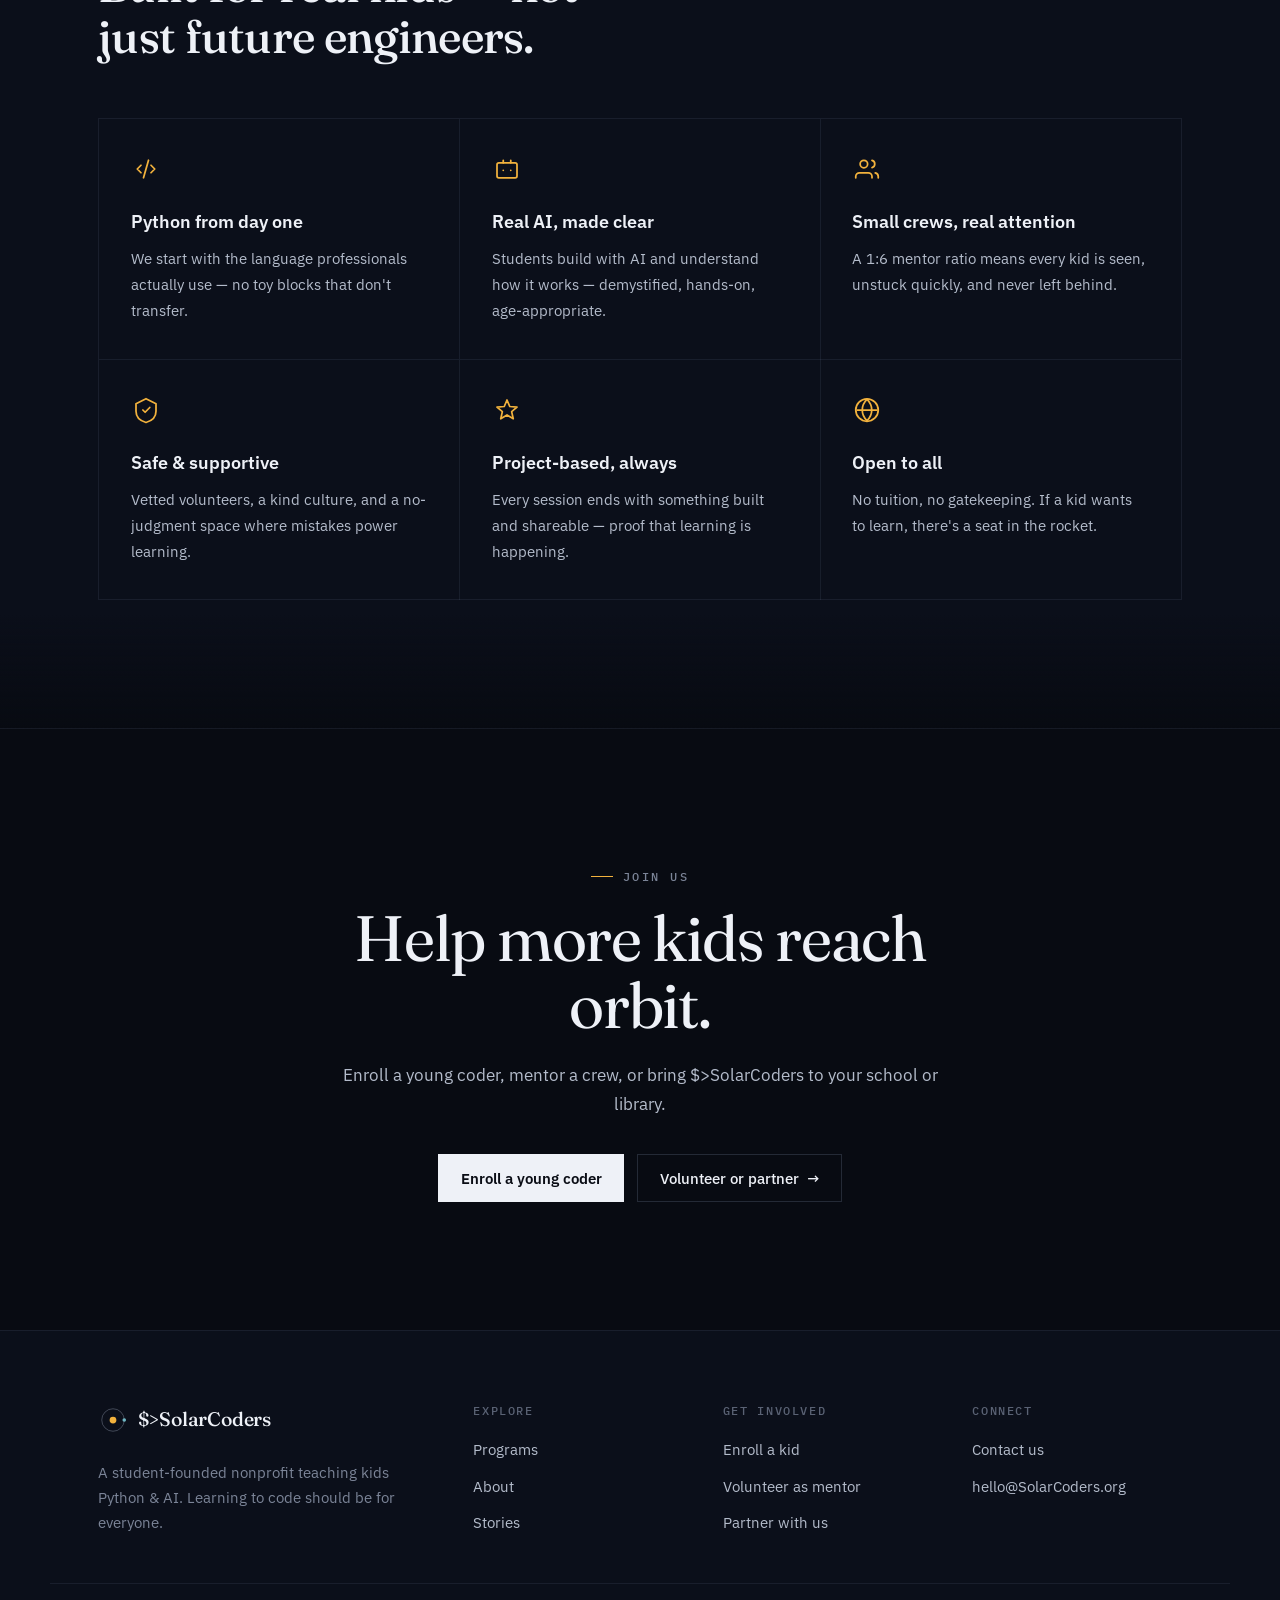
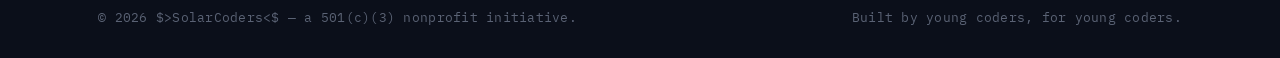
==== commit bae071ae: "Initial commit" ====
--- a/about.html
+++ b/about.html
@@ -31,7 +31,6 @@
         <a href="index.html">Home</a>
         <a href="programs.html">Programs</a>
         <a href="about.html" aria-current="page">About</a>
-        <a href="stories.html">Stories</a>
         <a href="contact.html">Contact</a>
       </nav>
       <div class="nav-actions">
